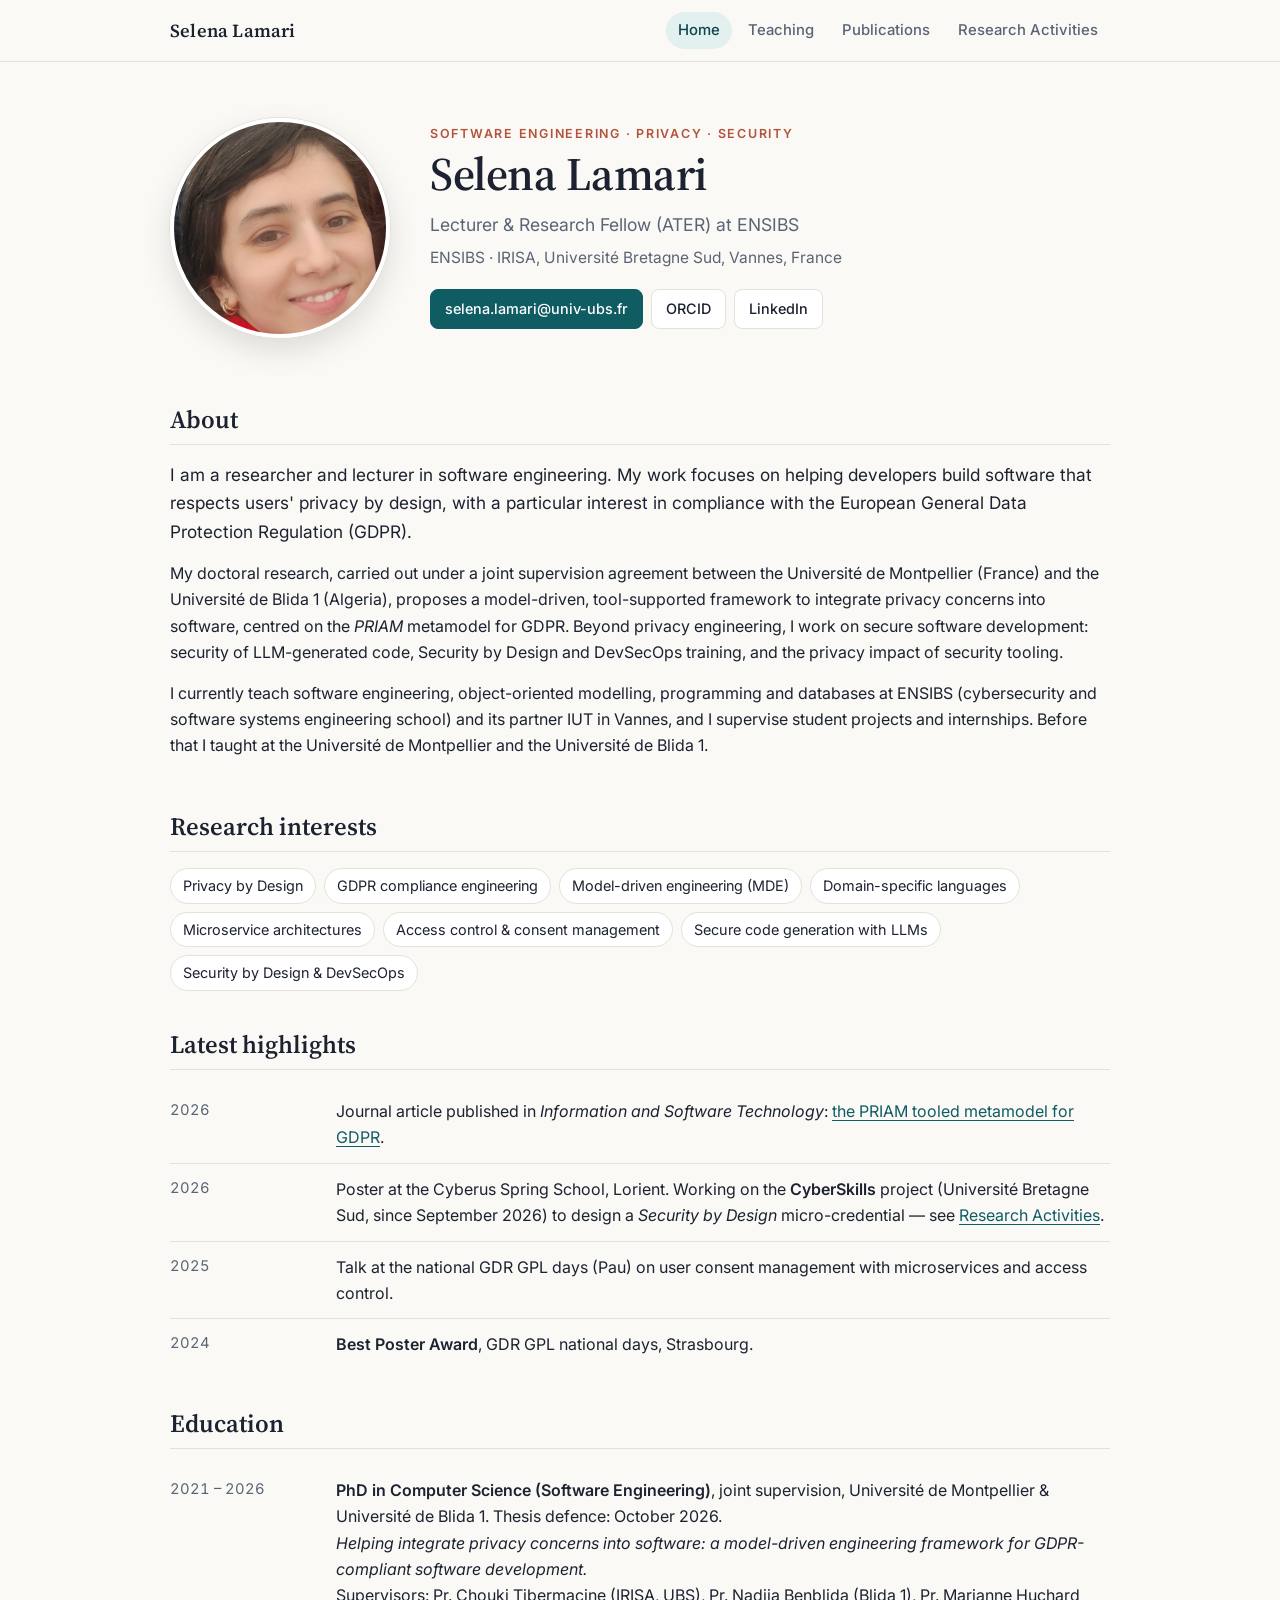
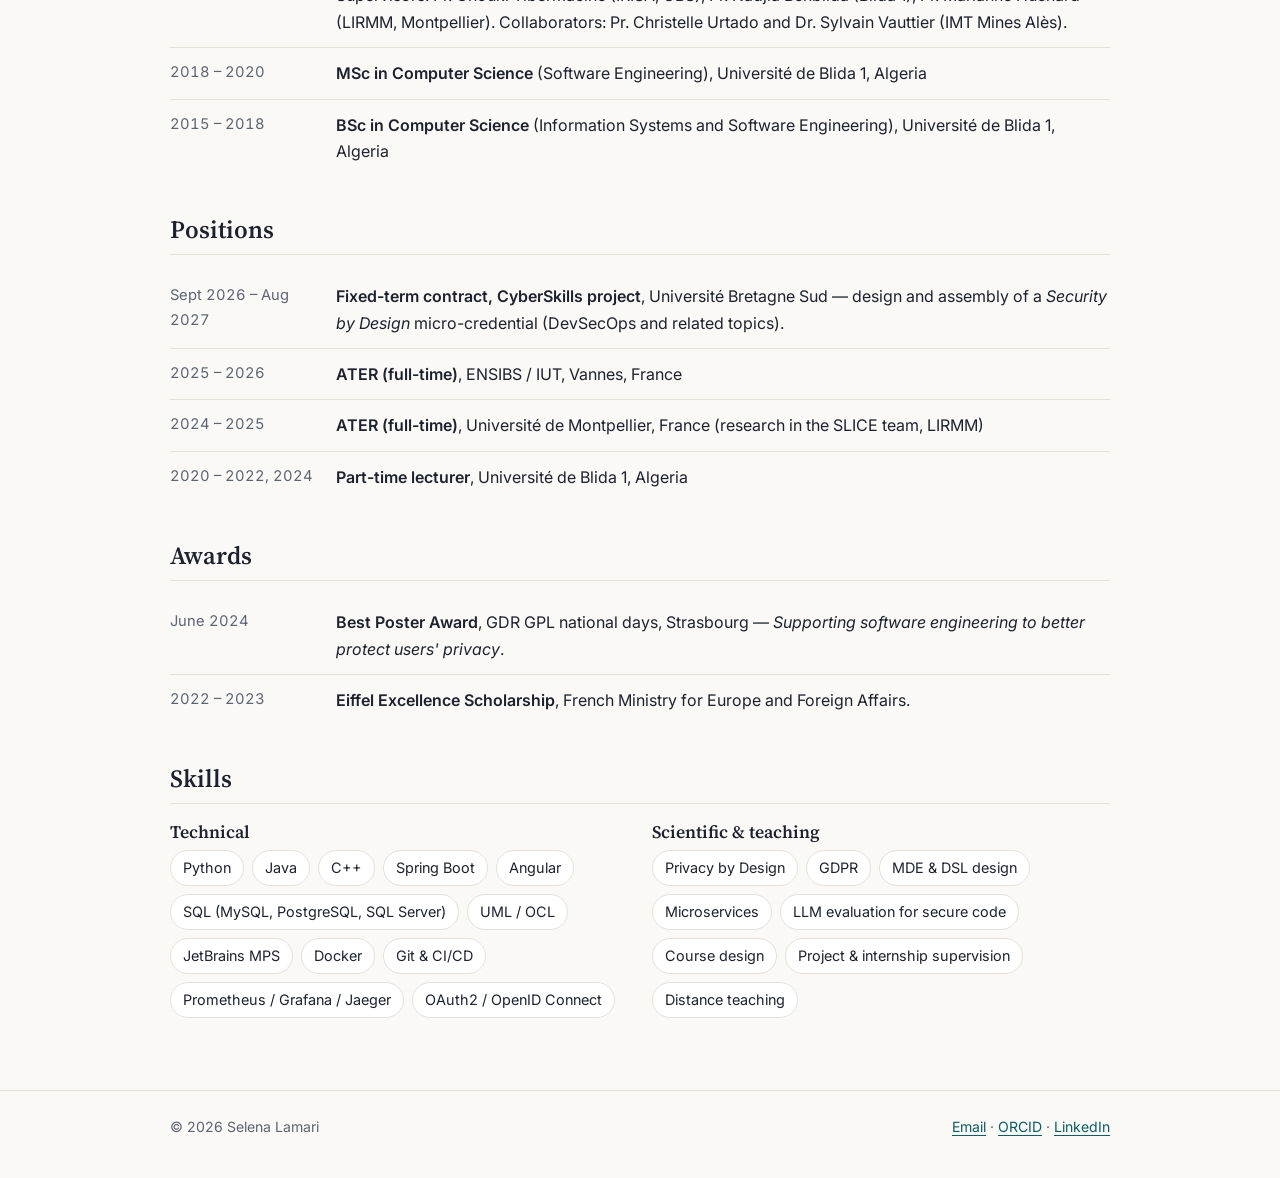
==== index.html @ 5e94e6cd "Add files via upload" ====
<!doctype html>
<html lang="en">
<head>
<meta charset="utf-8">
<meta name="viewport" content="width=device-width, initial-scale=1">
<title>Selena Lamari | Lecturer & Researcher in Software Engineering</title>
<meta name="description" content="Personal website of Selena Lamari: privacy by design, GDPR, secure software engineering, teaching and research activities.">
<link rel="preconnect" href="https://fonts.googleapis.com">
<link rel="preconnect" href="https://fonts.gstatic.com" crossorigin>
<link href="https://fonts.googleapis.com/css2?family=Inter:wght@400;500;600&family=Source+Serif+4:opsz,wght@8..60,500;8..60,600&display=swap" rel="stylesheet">
<link rel="stylesheet" href="style.css">
</head>
<body>
<header class="site"><div class="wrap">
<a class="brand" href="index.html">Selena Lamari</a>
<nav aria-label="Main"><ul><li><a href="index.html" aria-current="page">Home</a></li><li><a href="teaching.html">Teaching</a></li><li><a href="publications.html">Publications</a></li><li><a href="research.html">Research Activities</a></li></ul></nav>
</div></header>
<main><div class="wrap">

<div class="hero">
  <img src="assets/selena.jpg" alt="Portrait of Selena Lamari">
  <div>
    <p class="eyebrow">Software engineering &middot; Privacy &middot; Security</p>
    <h1>Selena Lamari</h1>
    <p class="role">Lecturer &amp; Research Fellow (ATER) at ENSIBS</p>
    <p class="affil">ENSIBS &middot; IRISA, Universit&eacute; Bretagne Sud, Vannes, France</p>
    <div class="links">
      <a class="btn primary" href="mailto:selena.lamari@univ-ubs.fr">selena.lamari@univ-ubs.fr</a>
      <a class="btn" href="https://orcid.org/0009-0009-7981-6363">ORCID</a>
      <a class="btn" href="https://www.linkedin.com/in/selena-lamari-05a837137/">LinkedIn</a>
    </div>
  </div>
</div>

<section>
<h2>About</h2>
<p class="lede">I am a researcher and lecturer in software engineering. My work focuses on helping developers build software that respects users' privacy by design, with a particular interest in compliance with the European General Data Protection Regulation (GDPR).</p>
<p>My doctoral research, carried out under a joint supervision agreement between the Universit&eacute; de Montpellier (France) and the Universit&eacute; de Blida 1 (Algeria), proposes a model-driven, tool-supported framework to integrate privacy concerns into software, centred on the <em>PRIAM</em> metamodel for GDPR. Beyond privacy engineering, I work on secure software development: security of LLM-generated code, Security by Design and DevSecOps training, and the privacy impact of security tooling.</p>
<p>I currently teach software engineering, object-oriented modelling, programming and databases at ENSIBS (cybersecurity and software systems engineering school) and its partner IUT in Vannes, and I supervise student projects and internships. Before that I taught at the Universit&eacute; de Montpellier and the Universit&eacute; de Blida 1.</p>
</section>

<section>
<h2>Research interests</h2>
<ul class="chips">
  <li>Privacy by Design</li><li>GDPR compliance engineering</li><li>Model-driven engineering (MDE)</li>
  <li>Domain-specific languages</li><li>Microservice architectures</li><li>Access control &amp; consent management</li>
  <li>Secure code generation with LLMs</li><li>Security by Design &amp; DevSecOps</li>
</ul>
</section>

<section>
<h2>Latest highlights</h2>
<ul class="timeline">
  <li><span class="when">2026</span><span>Journal article published in <em>Information and Software Technology</em>: <a href="https://doi.org/10.1016/j.infsof.2026.108065">the PRIAM tooled metamodel for GDPR</a>.</span></li>
  <li><span class="when">2026</span><span>Poster at the Cyberus Spring School, Lorient. Working on the <strong>CyberSkills</strong> project (Universit&eacute; Bretagne Sud, since September 2026) to design a <em>Security by Design</em> micro-credential &mdash; see <a href="research.html#ongoing">Research Activities</a>.</span></li>
  <li><span class="when">2025</span><span>Talk at the national GDR GPL days (Pau) on user consent management with microservices and access control.</span></li>
  <li><span class="when">2024</span><span><strong>Best Poster Award</strong>, GDR GPL national days, Strasbourg.</span></li>
</ul>
</section>

<section>
<h2>Education</h2>
<ul class="timeline">
  <li><span class="when">2021 &ndash; 2026</span><span><strong>PhD in Computer Science (Software Engineering)</strong>, joint supervision, Universit&eacute; de Montpellier &amp; Universit&eacute; de Blida 1. Thesis defence: October 2026.<br>
  <em>Helping integrate privacy concerns into software: a model-driven engineering framework for GDPR-compliant software development.</em><br>
  Supervisors: Pr. Chouki Tibermacine (IRISA, UBS), Pr. Nadjia Benblida (Blida 1), Pr. Marianne Huchard (LIRMM, Montpellier). Collaborators: Pr. Christelle Urtado and Dr. Sylvain Vauttier (IMT Mines Al&egrave;s).</span></li>
  <li><span class="when">2018 &ndash; 2020</span><span><strong>MSc in Computer Science</strong> (Software Engineering), Universit&eacute; de Blida 1, Algeria</span></li>
  <li><span class="when">2015 &ndash; 2018</span><span><strong>BSc in Computer Science</strong> (Information Systems and Software Engineering), Universit&eacute; de Blida 1, Algeria</span></li>
</ul>
</section>

<section>
<h2>Positions</h2>
<ul class="timeline">
  <li><span class="when">Sept 2026 &ndash; Aug 2027</span><span><strong>Fixed-term contract, CyberSkills project</strong>, Universit&eacute; Bretagne Sud &mdash; design and assembly of a <em>Security by Design</em> micro-credential (DevSecOps and related topics).</span></li>
  <li><span class="when">2025 &ndash; 2026</span><span><strong>ATER (full-time)</strong>, ENSIBS / IUT, Vannes, France</span></li>
  <li><span class="when">2024 &ndash; 2025</span><span><strong>ATER (full-time)</strong>, Universit&eacute; de Montpellier, France (research in the SLICE team, LIRMM)</span></li>
  <li><span class="when">2020 &ndash; 2022, 2024</span><span><strong>Part-time lecturer</strong>, Universit&eacute; de Blida 1, Algeria</span></li>
</ul>
</section>

<section>
<h2>Awards</h2>
<ul class="timeline">
  <li><span class="when">June 2024</span><span><strong>Best Poster Award</strong>, GDR GPL national days, Strasbourg &mdash; <em>Supporting software engineering to better protect users' privacy</em>.</span></li>
  <li><span class="when">2022 &ndash; 2023</span><span><strong>Eiffel Excellence Scholarship</strong>, French Ministry for Europe and Foreign Affairs.</span></li>
</ul>
</section>

<section>
<h2>Skills</h2>
<div class="cols">
<div>
<h3>Technical</h3>
<ul class="chips">
  <li>Python</li><li>Java</li><li>C++</li><li>Spring Boot</li><li>Angular</li><li>SQL (MySQL, PostgreSQL, SQL Server)</li>
  <li>UML / OCL</li><li>JetBrains MPS</li><li>Docker</li><li>Git &amp; CI/CD</li><li>Prometheus / Grafana / Jaeger</li><li>OAuth2 / OpenID Connect</li>
</ul>
</div>
<div>
<h3>Scientific &amp; teaching</h3>
<ul class="chips">
  <li>Privacy by Design</li><li>GDPR</li><li>MDE &amp; DSL design</li><li>Microservices</li>
  <li>LLM evaluation for secure code</li><li>Course design</li><li>Project &amp; internship supervision</li><li>Distance teaching</li>
</ul>
</div>
</div>
</section>

</div></main>
<footer><div class="wrap">
<span>&copy; 2026 Selena Lamari</span>
<span><a href="mailto:selena.lamari@univ-ubs.fr">Email</a> &middot; <a href="https://orcid.org/0009-0009-7981-6363">ORCID</a> &middot; <a href="https://www.linkedin.com/in/selena-lamari-05a837137/">LinkedIn</a></span>
</div></footer>
</body>
</html>
---- style.css ----
:root{
  --bg:#faf9f6; --surface:#ffffff; --ink:#1c2230; --muted:#5b6475; --line:#e4e1d9;
  --accent:#0f5c63; --accent-soft:#e3f0f0; --accent-ink:#0b464b;
  --mark:#b4533c;
  --serif:"Source Serif 4",Georgia,"Times New Roman",serif;
  --sans:"Inter",system-ui,-apple-system,"Segoe UI",Roboto,sans-serif;
}
@media (prefers-color-scheme:dark){
  :root:not([data-theme="light"]){
    --bg:#12161d; --surface:#1a202a; --ink:#e9ecf1; --muted:#9aa4b5; --line:#2a3240;
    --accent:#6cc4c9; --accent-soft:#163a3e; --accent-ink:#9fdcdf; --mark:#e08a73;
  }
}
*{box-sizing:border-box}
html{scroll-behavior:smooth}
body{margin:0;background:var(--bg);color:var(--ink);font:16px/1.65 var(--sans);-webkit-font-smoothing:antialiased}
a{color:var(--accent);text-decoration-thickness:1px;text-underline-offset:3px}
a:hover{color:var(--accent-ink)}
.wrap{max-width:980px;margin:0 auto;padding:0 20px}

/* header */
header.site{position:sticky;top:0;z-index:10;background:color-mix(in srgb,var(--bg) 92%,transparent);backdrop-filter:blur(8px);border-bottom:1px solid var(--line)}
header.site .wrap{display:flex;align-items:center;justify-content:space-between;gap:16px;flex-wrap:wrap;padding-top:12px;padding-bottom:12px}
.brand{font:600 1.15rem var(--serif);color:var(--ink);text-decoration:none;letter-spacing:.2px}
nav ul{list-style:none;margin:0;padding:0;display:flex;gap:4px;flex-wrap:wrap}
nav a{display:block;padding:6px 12px;border-radius:999px;color:var(--muted);text-decoration:none;font-size:.93rem;font-weight:500}
nav a:hover{color:var(--ink);background:var(--accent-soft)}
nav a[aria-current="page"]{color:var(--accent-ink);background:var(--accent-soft)}

/* hero */
.hero{display:grid;grid-template-columns:220px 1fr;gap:40px;align-items:center;padding:56px 0 36px}
.hero img{width:220px;height:220px;border-radius:50%;object-fit:cover;border:4px solid var(--surface);box-shadow:0 0 0 1px var(--line),0 12px 30px rgba(0,0,0,.12)}
.eyebrow{font:600 .78rem var(--sans);letter-spacing:.14em;text-transform:uppercase;color:var(--mark);margin:0 0 8px}
h1{font:600 clamp(2rem,4.6vw,2.9rem)/1.1 var(--serif);margin:0 0 10px;letter-spacing:-.01em}
.role{font-size:1.1rem;color:var(--muted);margin:0 0 6px}
.affil{margin:0 0 18px;color:var(--muted);font-size:.97rem}
.links{display:flex;flex-wrap:wrap;gap:8px}
.btn{display:inline-block;padding:7px 14px;border:1px solid var(--line);border-radius:8px;background:var(--surface);color:var(--ink);text-decoration:none;font-size:.9rem;font-weight:500}
.btn:hover{border-color:var(--accent);color:var(--accent-ink)}
.btn.primary{background:var(--accent);border-color:var(--accent);color:#fff}
@media (prefers-color-scheme:dark){:root:not([data-theme="light"]) .btn.primary{color:#0b1216}}
.btn.primary:hover{filter:brightness(1.08);color:#fff}

/* sections */
main{padding-bottom:64px}
section{padding:28px 0 8px}
h2{font:600 1.55rem var(--serif);margin:0 0 16px;padding-bottom:8px;border-bottom:1px solid var(--line)}
h3{font:600 1.1rem var(--serif);margin:0 0 6px}
p{margin:0 0 14px}
.lede{font-size:1.08rem}
.page-title{padding:44px 0 6px}
.page-title h1{font-size:2.2rem}
.page-title p{color:var(--muted);max-width:60ch}

.cols{display:grid;grid-template-columns:1fr 1fr;gap:24px}
@media (max-width:760px){.cols{grid-template-columns:1fr}}

.card{background:var(--surface);border:1px solid var(--line);border-radius:12px;padding:20px 22px;margin-bottom:16px}
.card h3{margin-bottom:4px}
.card .meta{color:var(--muted);font-size:.9rem;margin:0 0 10px}
.card p:last-child{margin-bottom:0}
.tag{display:inline-block;font-size:.72rem;font-weight:600;letter-spacing:.06em;text-transform:uppercase;padding:2px 9px;border-radius:999px;background:var(--accent-soft);color:var(--accent-ink);margin:0 6px 6px 0}
.tag.warm{background:color-mix(in srgb,var(--mark) 14%,transparent);color:var(--mark)}

.chips{display:flex;flex-wrap:wrap;gap:8px;margin:0;padding:0;list-style:none}
.chips li{padding:5px 12px;border:1px solid var(--line);border-radius:999px;background:var(--surface);font-size:.9rem}

.timeline{list-style:none;margin:0;padding:0}
.timeline li{display:grid;grid-template-columns:150px 1fr;gap:16px;padding:12px 0;border-bottom:1px solid var(--line)}
.timeline li:last-child{border-bottom:0}
.timeline .when{color:var(--muted);font-size:.92rem;font-variant-numeric:tabular-nums}
.timeline strong{font-weight:600}
@media (max-width:620px){.timeline li{grid-template-columns:1fr;gap:2px}}

.stats{display:grid;grid-template-columns:repeat(4,1fr);gap:14px;margin:8px 0 8px}
.stat{background:var(--surface);border:1px solid var(--line);border-radius:12px;padding:16px;text-align:center}
.stat b{display:block;font:600 1.8rem var(--serif);color:var(--accent)}
.stat span{font-size:.85rem;color:var(--muted)}
@media (max-width:620px){.stats{grid-template-columns:repeat(2,1fr)}}

/* tables */
.tablewrap{overflow-x:auto;border:1px solid var(--line);border-radius:12px;background:var(--surface)}
table{border-collapse:collapse;width:100%;font-size:.93rem}
th,td{text-align:left;padding:10px 14px;border-bottom:1px solid var(--line);vertical-align:top}
th{font-size:.78rem;letter-spacing:.07em;text-transform:uppercase;color:var(--muted);background:color-mix(in srgb,var(--bg) 60%,var(--surface))}
tr:last-child td{border-bottom:0}
tr.group td{background:var(--accent-soft);color:var(--accent-ink);font-weight:600}

details{background:var(--surface);border:1px solid var(--line);border-radius:12px;margin-bottom:12px}
summary{cursor:pointer;padding:14px 20px;font:600 1.02rem var(--serif);list-style:none;display:flex;justify-content:space-between;gap:12px;align-items:baseline}
summary::-webkit-details-marker{display:none}
summary::after{content:"+";color:var(--accent);font-size:1.3rem;line-height:1}
details[open] summary::after{content:"–"}
summary small{font:400 .88rem var(--sans);color:var(--muted);margin-left:auto;margin-right:8px}
details .inner{padding:0 20px 8px}
.course{padding:12px 0;border-top:1px solid var(--line)}
.course h4{margin:0 0 2px;font:600 .98rem var(--sans)}
.course .meta{color:var(--muted);font-size:.88rem;margin:0 0 4px}
.course p{margin:0;font-size:.94rem}

/* publications */
.pub{padding:16px 0;border-bottom:1px solid var(--line)}
.pub:last-child{border-bottom:0}
.pub .title{font-weight:600}
.pub .authors{color:var(--muted);font-size:.95rem}
.pub .venue{font-size:.95rem}
.pub .actions{margin-top:8px}
.me{font-weight:700;color:var(--ink)}

/* anchor nav */
.subnav{display:flex;flex-wrap:wrap;gap:6px;margin:18px 0 6px}
.subnav a{padding:5px 12px;border:1px solid var(--line);border-radius:999px;font-size:.88rem;text-decoration:none;color:var(--muted);background:var(--surface)}
.subnav a:hover{color:var(--accent-ink);border-color:var(--accent)}

footer{border-top:1px solid var(--line);padding:24px 0 40px;color:var(--muted);font-size:.88rem}
footer .wrap{display:flex;justify-content:space-between;gap:12px;flex-wrap:wrap}

@media (max-width:700px){
  .hero{grid-template-columns:1fr;text-align:left;padding-top:36px}
  .hero img{width:160px;height:160px}
}
@media print{header.site,footer{display:none}body{background:#fff}}
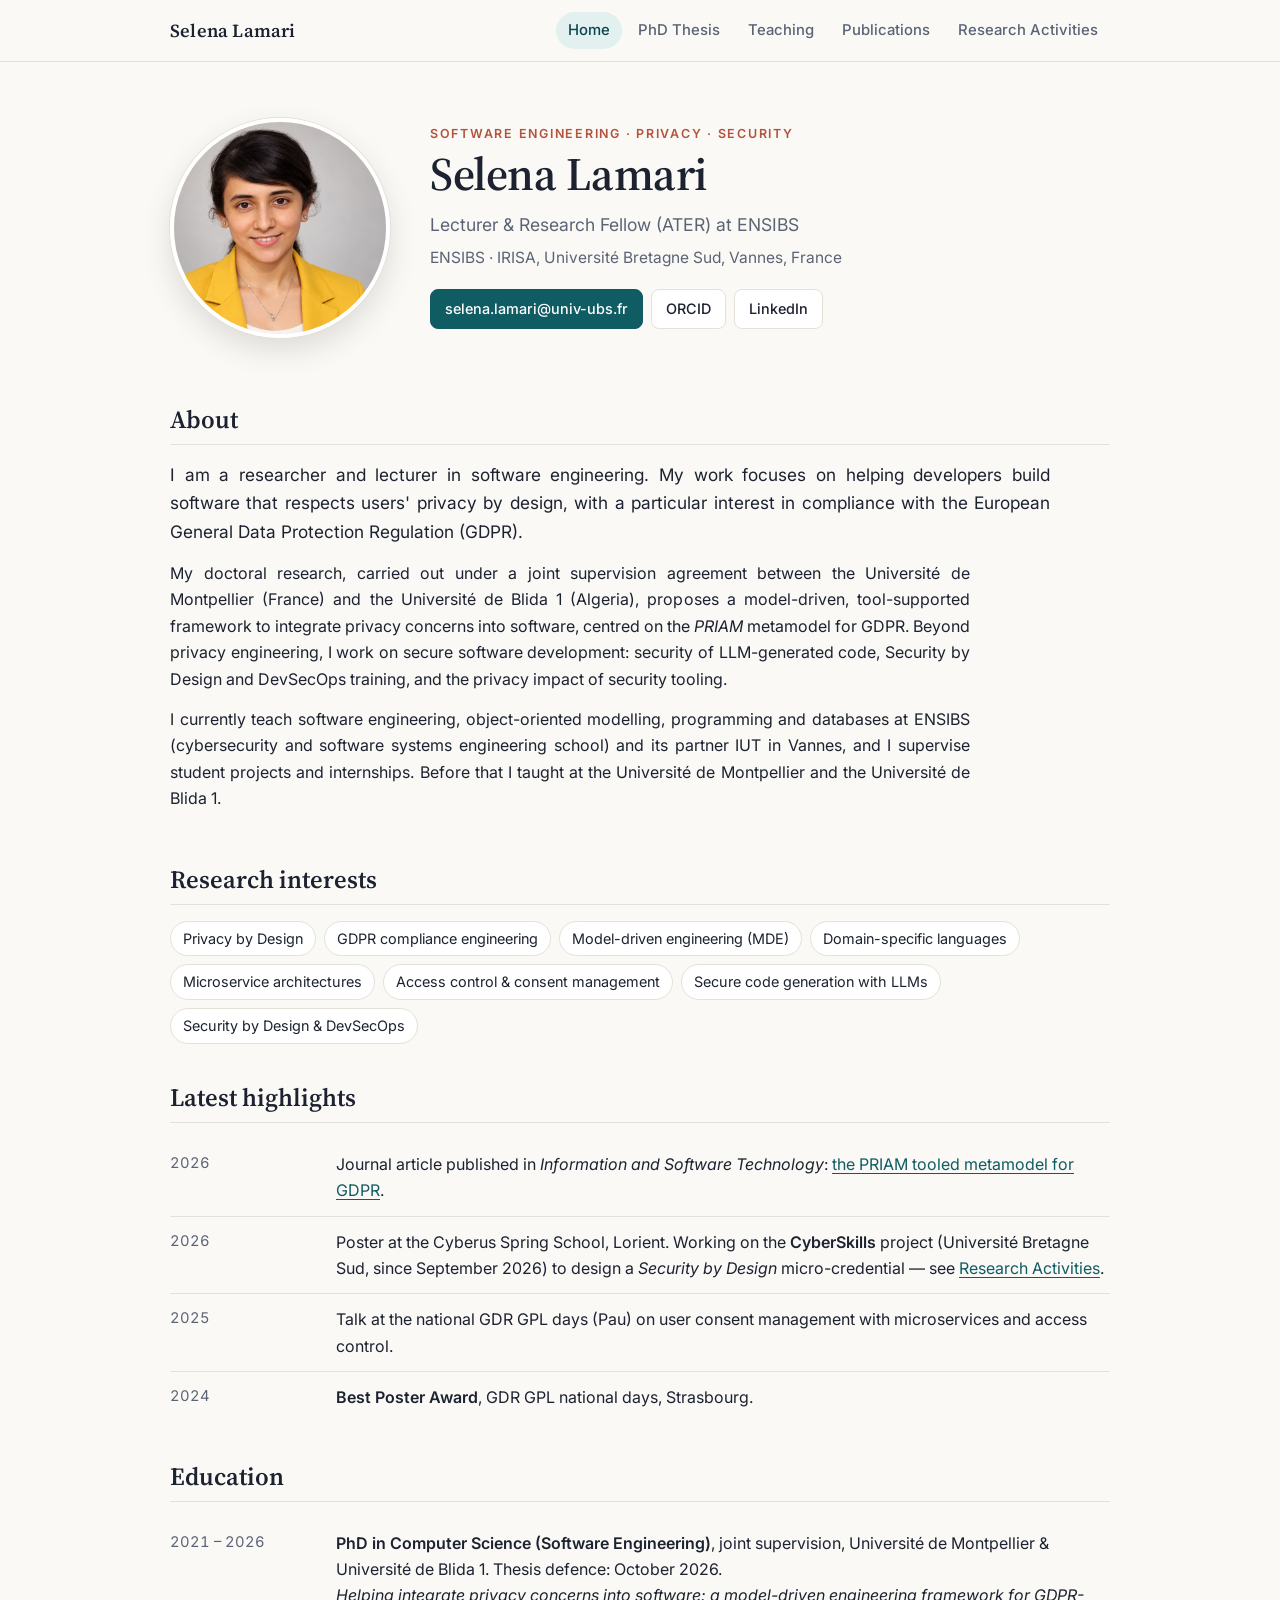
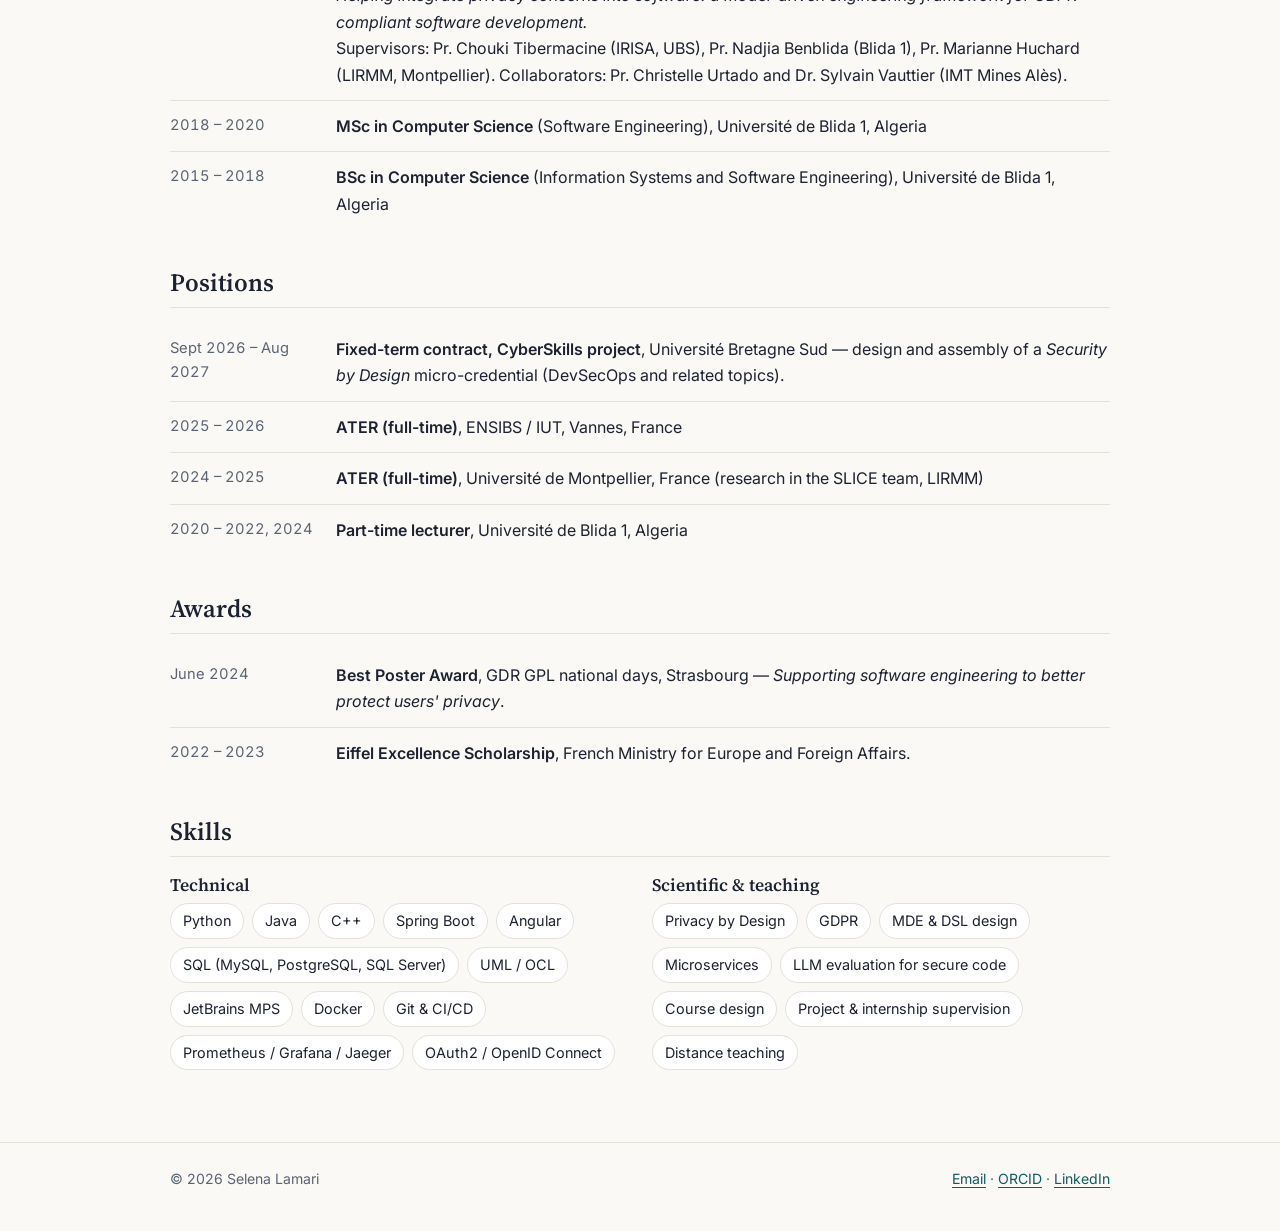
==== commit 49c0514a: "Add files via upload" ====
--- a/index.html
+++ b/index.html
@@ -13,7 +13,7 @@
 <body>
 <header class="site"><div class="wrap">
 <a class="brand" href="index.html">Selena Lamari</a>
-<nav aria-label="Main"><ul><li><a href="index.html" aria-current="page">Home</a></li><li><a href="teaching.html">Teaching</a></li><li><a href="publications.html">Publications</a></li><li><a href="research.html">Research Activities</a></li></ul></nav>
+<nav aria-label="Main"><ul><li><a href="index.html" aria-current="page">Home</a></li><li><a href="thesis.html">PhD Thesis</a></li><li><a href="teaching.html">Teaching</a></li><li><a href="publications.html">Publications</a></li><li><a href="research.html">Research Activities</a></li></ul></nav>
 </div></header>
 <main><div class="wrap">
 
--- a/style.css
+++ b/style.css
@@ -120,3 +120,12 @@
   .hero img{width:160px;height:160px}
 }
 @media print{header.site,footer{display:none}body{background:#fff}}
+
+/* readability */
+.tag.rank{background:var(--mark);color:#fff}
+@media (prefers-color-scheme:dark){:root:not([data-theme="light"]) .tag.rank{color:#12161d}}
+h1,h2,h3{text-wrap:balance}
+section>p,.card p,.pub p,.page-title p{max-width:80ch;text-wrap:pretty}
+section>p{text-align:justify;hyphens:auto;-webkit-hyphens:auto}
+.card .meta{text-align:left}
+@media (max-width:620px){section>p,.card>p{text-align:left}}
